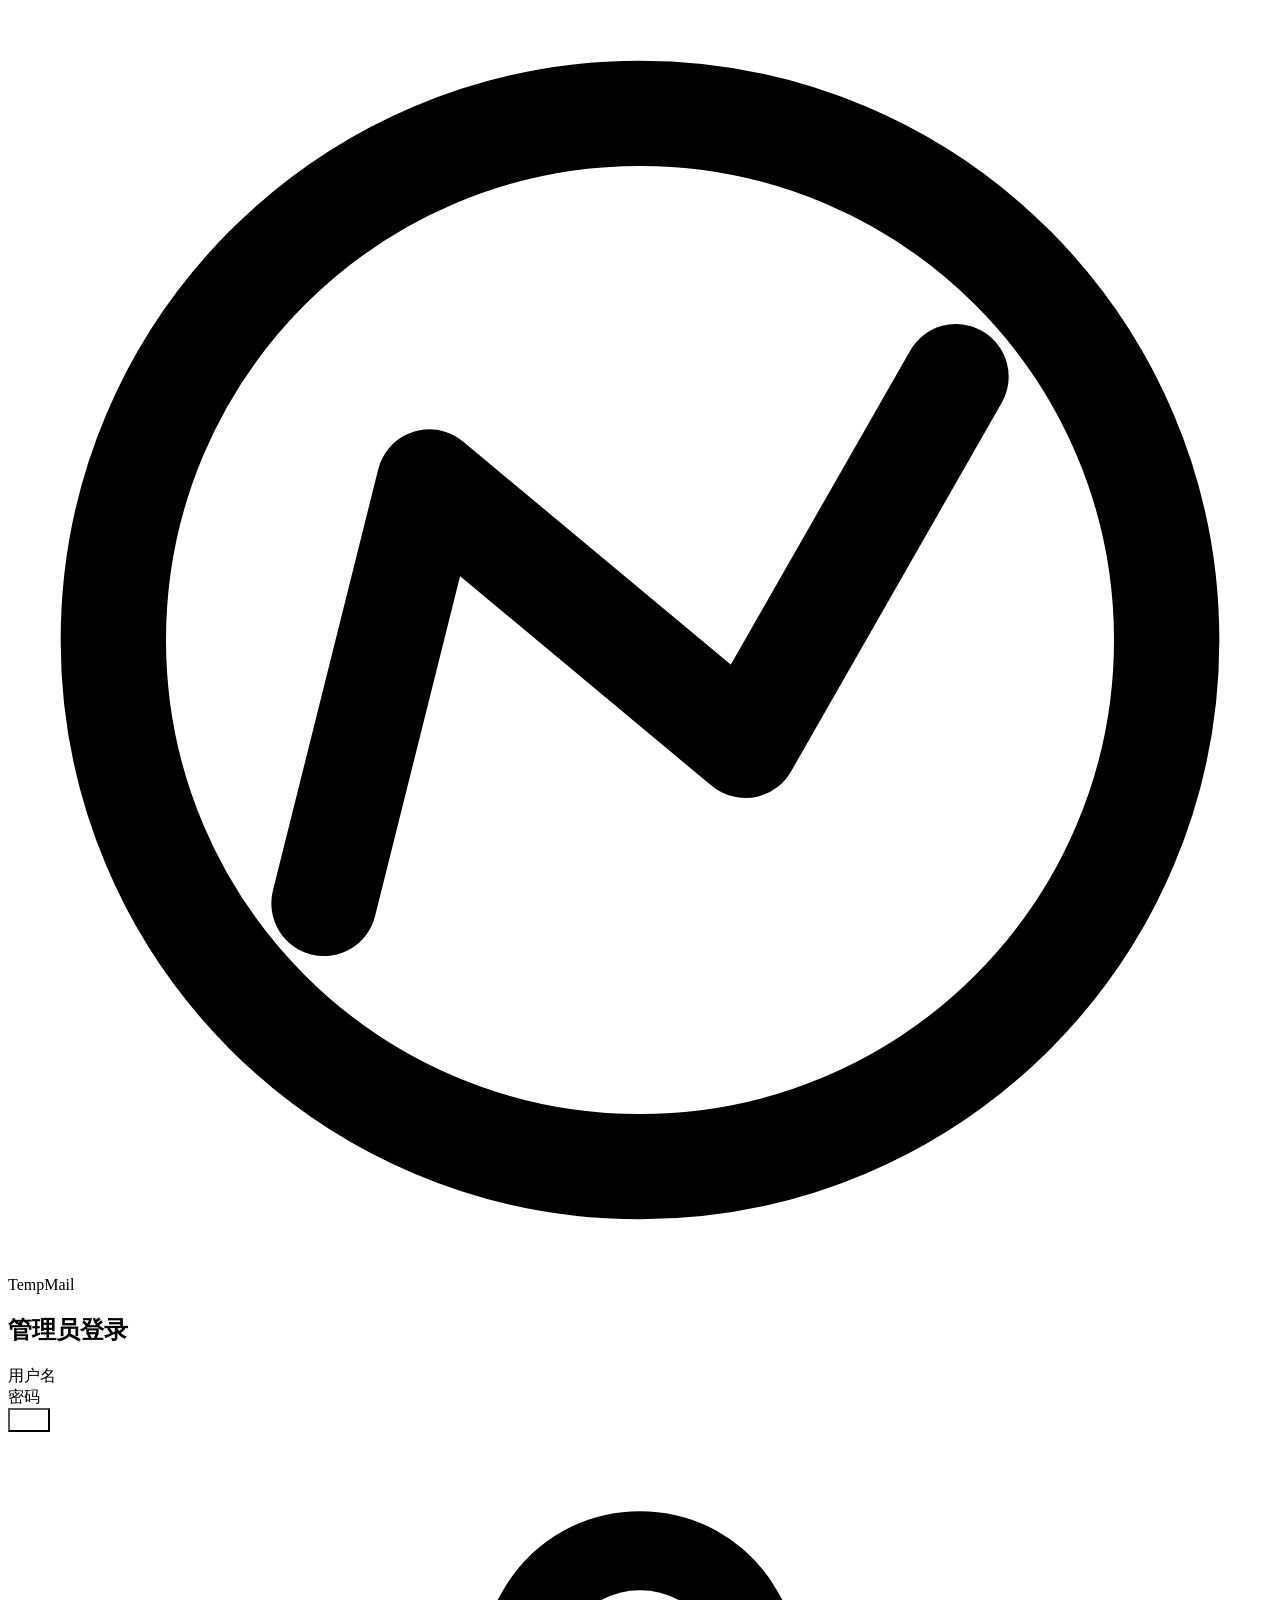
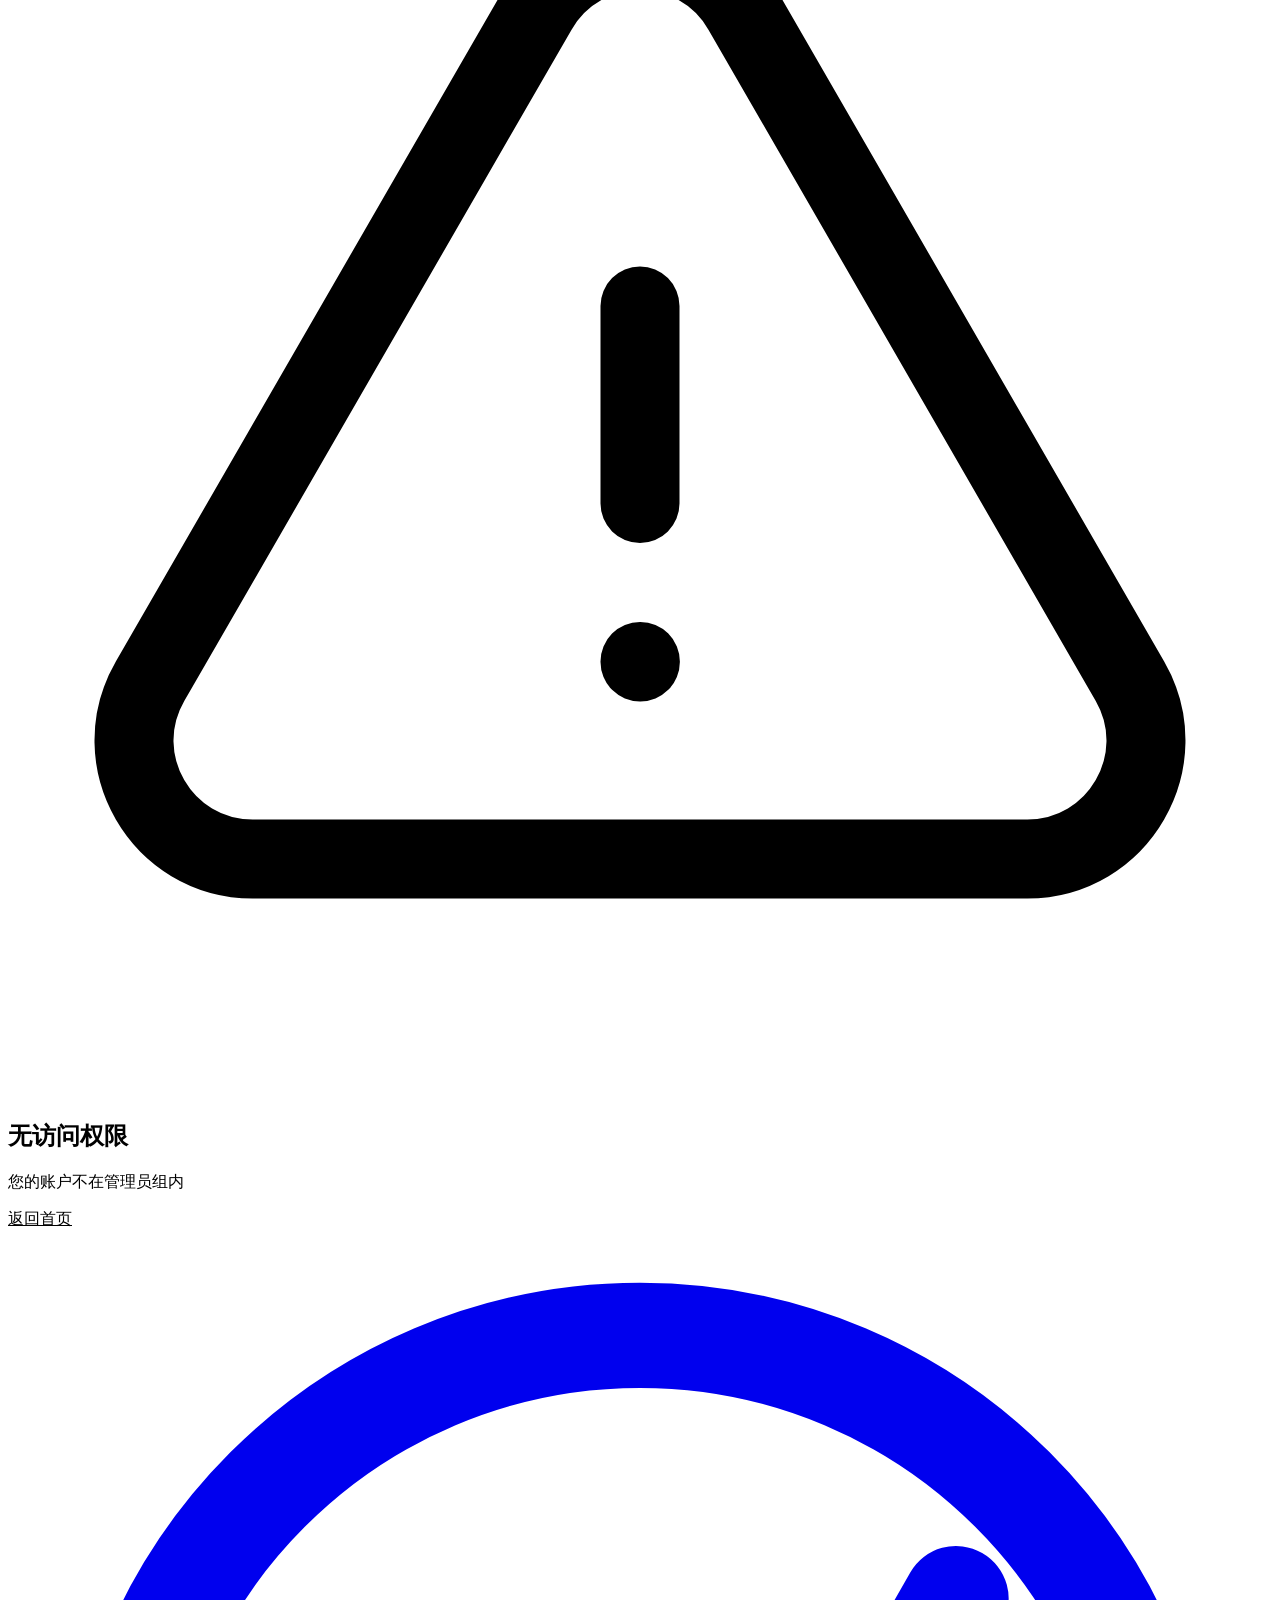
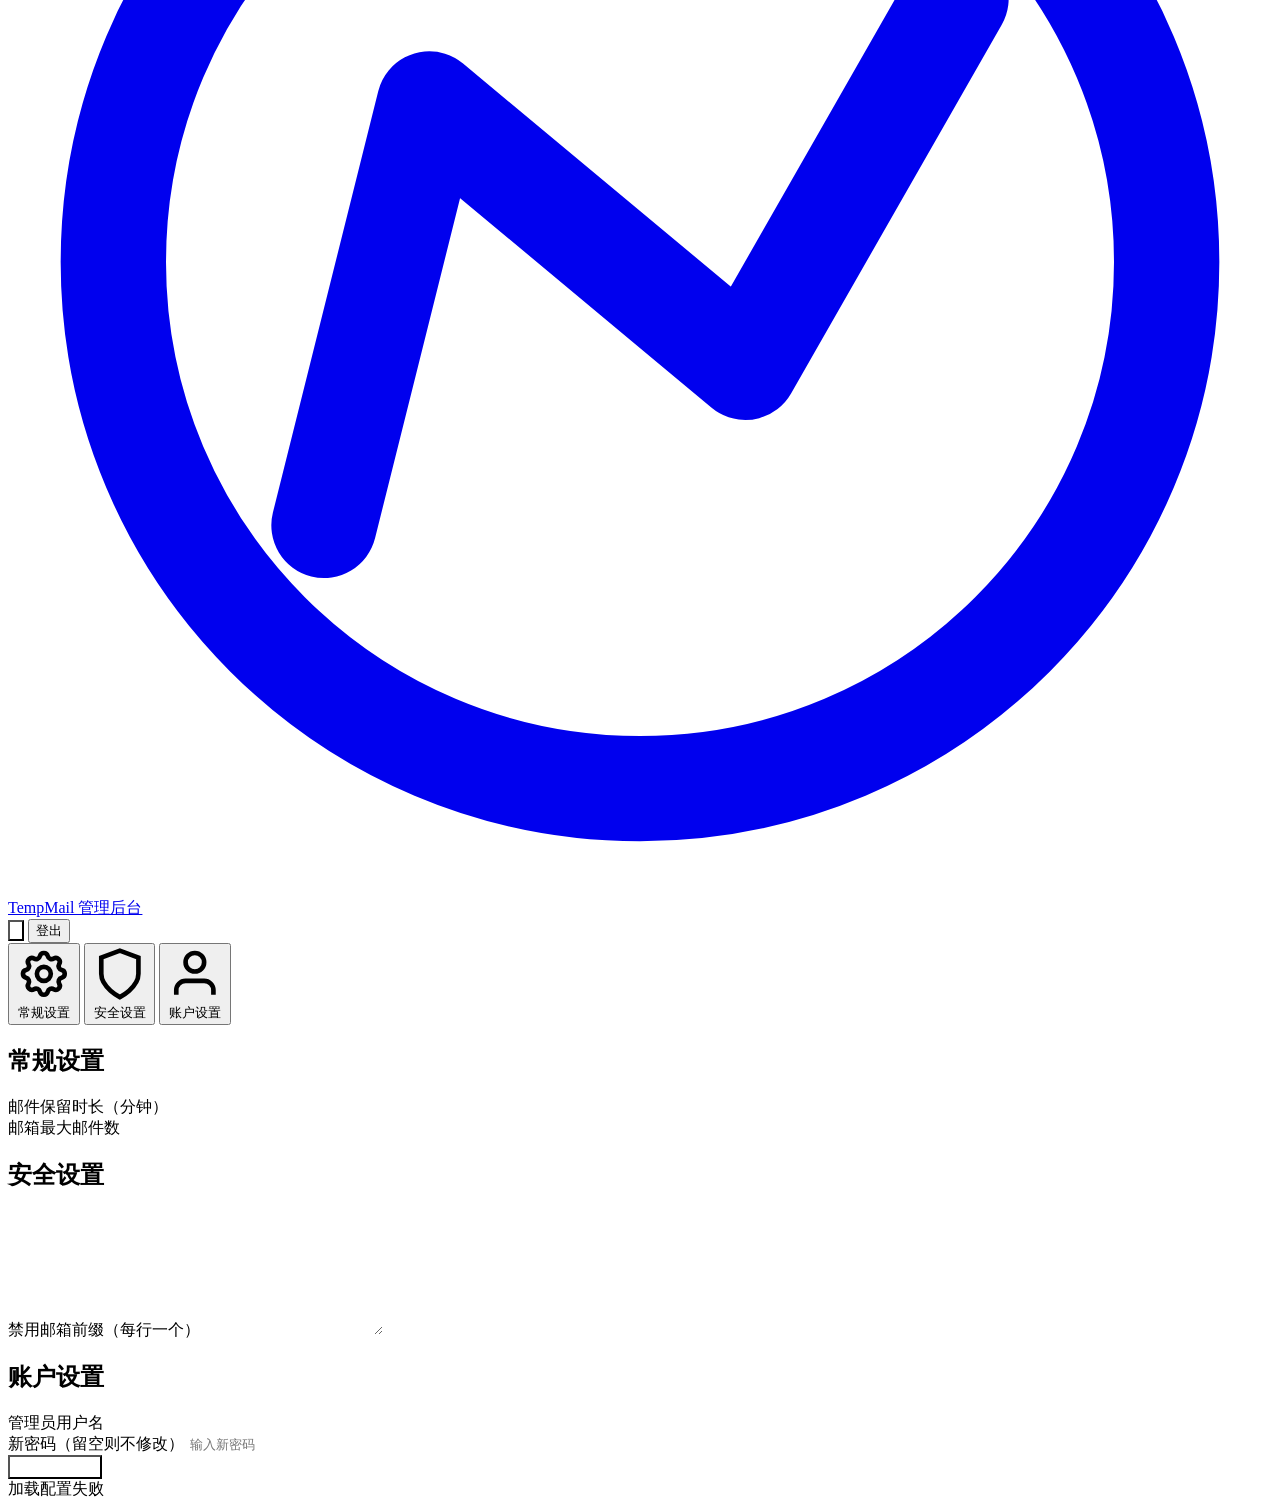
==== public/admin.html @ 434aa086 "initial commit" ====
<!DOCTYPE html>
<html lang="zh-CN" class="dark">
<head>
  <meta charset="UTF-8">
  <meta name="viewport" content="width=device-width, initial-scale=1.0">
  <title>管理后台 - TempMail</title>
  <link rel="stylesheet" href="/css/tailwind.min.css">
</head>
<body class="galaxy-bg text-gray-100 antialiased">
  <div id="stars-container"></div>
  <div class="meteor-container" id="meteor-container"></div>

  <div id="app" class="min-h-screen flex flex-col relative z-10">

    <!-- ===== 登录视图（仅密码模式下未登录时显示）===== -->
    <div id="view-login" class="hidden flex-1 flex items-center justify-center px-4">
      <div class="glass-card w-full max-w-sm p-8">
        <div class="flex items-center justify-center mb-8">
          <svg class="w-10 h-10 mr-3" style="color:var(--primary)" viewBox="0 0 24 24" fill="none">
            <path d="M12 22C17.5228 22 22 17.5228 22 12C22 6.47715 17.5228 2 12 2C6.47715 2 2 6.47715 2 12C2 17.5228 6.47715 22 12 22Z" stroke="currentColor" stroke-width="2"/>
            <path d="M18 7L14 14L8 9L6 17" stroke="currentColor" stroke-width="2" stroke-linecap="round" stroke-linejoin="round"/>
          </svg>
          <span class="text-2xl font-bold brand-font" style="color:var(--text-primary)">TempMail</span>
        </div>
        <h2 class="text-center text-lg font-semibold mb-6" style="color:var(--text-secondary)">管理员登录</h2>
        <form id="login-form" class="space-y-4">
          <div>
            <label class="block text-sm font-medium mb-1" style="color:var(--text-secondary)">用户名</label>
            <input id="login-user" type="text" autocomplete="username"
              class="w-full px-4 py-3 rounded-xl focus:outline-none focus:ring-2 focus:ring-indigo-500"
              style="background:var(--input-bg);border:1px solid var(--input-border);color:var(--input-text)">
          </div>
          <div>
            <label class="block text-sm font-medium mb-1" style="color:var(--text-secondary)">密码</label>
            <input id="login-pass" type="password" autocomplete="current-password"
              class="w-full px-4 py-3 rounded-xl focus:outline-none focus:ring-2 focus:ring-indigo-500"
              style="background:var(--input-bg);border:1px solid var(--input-border);color:var(--input-text)">
          </div>
          <div id="login-error" class="hidden text-sm text-red-400 text-center py-1"></div>
          <button type="submit"
            class="w-full py-3 rounded-xl font-medium transition hover:opacity-90 focus:outline-none focus:ring-2 focus:ring-indigo-500"
            style="background-color:var(--primary);color:white">
            登录
          </button>
        </form>
      </div>
    </div>

    <!-- ===== 无权限视图 ===== -->
    <div id="view-forbidden" class="hidden flex-1 flex items-center justify-center px-4">
      <div class="text-center">
        <svg class="w-20 h-20 mx-auto mb-4 opacity-30" style="color:var(--primary)" viewBox="0 0 24 24" fill="none" stroke="currentColor" stroke-width="1.5">
          <path stroke-linecap="round" stroke-linejoin="round" d="M12 9v3.75m-9.303 3.376c-.866 1.5.217 3.374 1.948 3.374h14.71c1.73 0 2.813-1.874 1.948-3.374L13.949 3.378c-.866-1.5-3.032-1.5-3.898 0L2.697 16.126zM12 15.75h.007v.008H12v-.008z"/>
        </svg>
        <h2 class="text-xl font-semibold mb-2" style="color:var(--text-primary)">无访问权限</h2>
        <p class="text-sm" style="color:var(--text-tertiary)">您的账户不在管理员组内</p>
        <a href="/" class="mt-6 inline-block px-5 py-2 rounded-xl text-sm font-medium transition hover:opacity-90"
          style="background-color:var(--button-bg);color:var(--button-text)">返回首页</a>
      </div>
    </div>

    <!-- ===== 主管理视图 ===== -->
    <div id="view-admin" class="hidden flex-col flex-1">

      <!-- Header -->
      <header class="sticky top-0 z-30 backdrop-filter backdrop-blur-lg w-full" style="background:var(--header-bg);border-bottom:1px solid var(--header-border)">
        <div class="max-w-7xl mx-auto px-4 sm:px-6">
          <div class="flex justify-between items-center py-3 md:py-4">
            <a href="/" class="flex items-center" aria-label="TempMail">
              <svg class="w-8 h-8" style="color:var(--primary)" viewBox="0 0 24 24" fill="none">
                <path d="M12 22C17.5228 22 22 17.5228 22 12C22 6.47715 17.5228 2 12 2C6.47715 2 2 6.47715 2 12C2 17.5228 6.47715 22 12 22Z" stroke="currentColor" stroke-width="2"/>
                <path d="M18 7L14 14L8 9L6 17" stroke="currentColor" stroke-width="2" stroke-linecap="round" stroke-linejoin="round"/>
              </svg>
              <span class="ml-2 text-xl font-bold brand-font" style="color:var(--text-primary)">TempMail 管理后台</span>
            </a>
            <nav class="flex items-center space-x-2">
              <button id="darkToggle" class="p-2 rounded-full transition focus:outline-none hover:opacity-80"
                style="background-color:var(--button-bg)" title="切换主题">
                <svg xmlns="http://www.w3.org/2000/svg" class="h-5 w-5" style="color:var(--button-text)" viewBox="0 0 20 20" fill="currentColor">
                  <path d="M17.293 13.293A8 8 0 016.707 2.707a8.001 8.001 0 1010.586 10.586z"/>
                </svg>
              </button>
              <button id="logout-btn"
                class="font-medium px-3 py-2 rounded-md transition text-sm hover:opacity-80"
                style="color:var(--text-secondary)">登出</button>
            </nav>
          </div>
        </div>
      </header>

      <!-- Body -->
      <main class="flex-1 max-w-7xl w-full mx-auto px-4 sm:px-6 py-6 sm:py-10">
        <div class="flex flex-col md:flex-row gap-8">

          <!-- 左侧菜单 -->
          <aside class="w-full md:w-1/4">
            <div class="glass-card p-4">
              <nav class="space-y-1" id="admin-nav">
                <button data-tab="general"
                  class="admin-tab w-full text-left flex items-center px-3 py-2 text-sm font-medium rounded-md transition active-menu">
                  <svg class="w-5 h-5 mr-3 flex-shrink-0" viewBox="0 0 24 24" fill="none" stroke="currentColor" stroke-width="2">
                    <path d="M10.325 4.317c.426-1.756 2.924-1.756 3.35 0a1.724 1.724 0 002.573 1.066c1.543-.94 3.31.826 2.37 2.37a1.724 1.724 0 001.065 2.572c1.756.426 1.756 2.924 0 3.35a1.724 1.724 0 00-1.066 2.573c.94 1.543-.826 3.31-2.37 2.37a1.724 1.724 0 00-2.572 1.065c-.426 1.756-2.924 1.756-3.35 0a1.724 1.724 0 00-2.573-1.066c-1.543.94-3.31-.826-2.37-2.37a1.724 1.724 0 00-1.065-2.572c-1.756-.426-1.756-2.924 0-3.35a1.724 1.724 0 001.066-2.573c-.94-1.543.826-3.31 2.37-2.37.996.608 2.296.096 2.572-1.065z"/>
                    <circle cx="12" cy="12" r="3"/>
                  </svg>
                  常规设置
                </button>
                <button data-tab="security"
                  class="admin-tab w-full text-left flex items-center px-3 py-2 text-sm font-medium rounded-md transition">
                  <svg class="w-5 h-5 mr-3 flex-shrink-0" viewBox="0 0 24 24" fill="none" stroke="currentColor" stroke-width="2">
                    <path d="M12 22s8-4 8-10V5l-8-3-8 3v7c0 6 8 10 8 10z"/>
                  </svg>
                  安全设置
                </button>
                <!-- 账户设置仅密码模式显示 -->
                <button data-tab="account" id="tab-account"
                  class="admin-tab w-full text-left flex items-center px-3 py-2 text-sm font-medium rounded-md transition hidden">
                  <svg class="w-5 h-5 mr-3 flex-shrink-0" viewBox="0 0 24 24" fill="none" stroke="currentColor" stroke-width="2">
                    <path d="M20 21v-2a4 4 0 00-4-4H8a4 4 0 00-4 4v2"/>
                    <circle cx="12" cy="7" r="4"/>
                  </svg>
                  账户设置
                </button>
              </nav>
            </div>
          </aside>

          <!-- 右侧内容 -->
          <div class="w-full md:w-3/4">
            <form id="admin-form">

              <!-- 常规设置 -->
              <div id="tab-general" class="admin-content glass-card p-6 sm:p-8">
                <h2 class="text-xl font-bold mb-6" style="color:var(--text-primary)">常规设置</h2>
                <div class="space-y-6">
                  <div>
                    <label for="mailExpireMinutes" class="block text-sm font-medium mb-1" style="color:var(--text-secondary)">邮件保留时长（分钟）</label>
                    <input type="number" id="mailExpireMinutes" name="mailExpireMinutes" min="1"
                      class="block w-full md:w-1/2 px-4 py-3 rounded-xl focus:outline-none focus:ring-2 focus:ring-indigo-500"
                      style="background:var(--input-bg);border:1px solid var(--input-border);color:var(--input-text)">
                  </div>
                  <div>
                    <label for="maxMails" class="block text-sm font-medium mb-1" style="color:var(--text-secondary)">邮箱最大邮件数</label>
                    <input type="number" id="maxMails" name="maxMails" min="1"
                      class="block w-full md:w-1/2 px-4 py-3 rounded-xl focus:outline-none focus:ring-2 focus:ring-indigo-500"
                      style="background:var(--input-bg);border:1px solid var(--input-border);color:var(--input-text)">
                  </div>
                </div>
              </div>

              <!-- 安全设置 -->
              <div id="tab-security" class="admin-content glass-card p-6 sm:p-8 hidden">
                <h2 class="text-xl font-bold mb-6" style="color:var(--text-primary)">安全设置</h2>
                <div>
                  <label for="forbiddenPrefixes" class="block text-sm font-medium mb-1" style="color:var(--text-secondary)">禁用邮箱前缀（每行一个）</label>
                  <textarea id="forbiddenPrefixes" name="forbiddenPrefixes" rows="8"
                    class="block w-full px-4 py-3 rounded-xl focus:outline-none focus:ring-2 focus:ring-indigo-500"
                    style="background:var(--input-bg);border:1px solid var(--input-border);color:var(--input-text)"></textarea>
                </div>
              </div>

              <!-- 账户设置（仅密码模式） -->
              <div id="tab-account-content" class="admin-content glass-card p-6 sm:p-8 hidden">
                <h2 class="text-xl font-bold mb-6" style="color:var(--text-primary)">账户设置</h2>
                <div class="space-y-6">
                  <div>
                    <label for="adminUser" class="block text-sm font-medium mb-1" style="color:var(--text-secondary)">管理员用户名</label>
                    <input type="text" id="adminUser" name="adminUser"
                      class="block w-full md:w-1/2 px-4 py-3 rounded-xl focus:outline-none focus:ring-2 focus:ring-indigo-500"
                      style="background:var(--input-bg);border:1px solid var(--input-border);color:var(--input-text)">
                  </div>
                  <div>
                    <label for="adminPassword" class="block text-sm font-medium mb-1" style="color:var(--text-secondary)">新密码（留空则不修改）</label>
                    <input type="password" id="adminPassword" name="adminPassword" placeholder="输入新密码"
                      class="block w-full md:w-1/2 px-4 py-3 rounded-xl focus:outline-none focus:ring-2 focus:ring-indigo-500"
                      style="background:var(--input-bg);border:1px solid var(--input-border);color:var(--input-text)">
                  </div>
                </div>
              </div>

              <div class="mt-8 text-right">
                <button type="submit"
                  class="px-6 py-3 rounded-xl font-medium transition hover:opacity-90 focus:outline-none focus:ring-2 focus:ring-indigo-500"
                  style="background-color:var(--primary);color:white">
                  保存所有设置
                </button>
              </div>
            </form>
          </div>
        </div>
      </main>
    </div><!-- /view-admin -->

  </div><!-- /app -->

  <!-- Toast -->
  <div id="toast" class="hidden fixed top-6 right-6 z-50 py-2 px-4 rounded-lg shadow-lg text-white text-sm font-medium"></div>

  <script src="/js/meteor-effects.js"></script>
  <script src="/js/config.js"></script>
  <script>
  (function () {
    'use strict';

    /* ---- 视图切换 ---- */
    function showView(name) {
      ['login', 'forbidden', 'admin'].forEach(v => {
        const el = document.getElementById('view-' + v);
        if (v === name) {
          el.classList.remove('hidden');
          el.classList.add('flex');
        } else {
          el.classList.add('hidden');
          el.classList.remove('flex');
        }
      });
    }

    /* ---- Tab 切换 ---- */
    function initTabs() {
      const tabs = document.querySelectorAll('.admin-tab');
      tabs.forEach(btn => {
        btn.addEventListener('click', () => {
          const target = btn.dataset.tab;
          tabs.forEach(b => b.classList.remove('active-menu'));
          btn.classList.add('active-menu');
          document.querySelectorAll('.admin-content').forEach(c => c.classList.add('hidden'));
          const panel = target === 'account' ? 'tab-account-content' : 'tab-' + target;
          document.getElementById(panel).classList.remove('hidden');
        });
      });
    }

    /* ---- Toast ---- */
    function toast(msg, ok) {
      const el = document.getElementById('toast');
      el.textContent = msg;
      el.className = 'fixed top-6 right-6 z-50 py-2 px-4 rounded-lg shadow-lg text-white text-sm font-medium ' +
        (ok ? 'bg-green-500' : 'bg-red-500');
      el.classList.remove('hidden');
      clearTimeout(el._timer);
      el._timer = setTimeout(() => el.classList.add('hidden'), 3000);
    }

    /* ---- 加载配置填表 ---- */
    function loadConfig() {
      fetch('/admin/config')
        .then(r => {
          if (r.status === 401) { showView('login'); return null; }
          if (r.status === 403) { showView('forbidden'); return null; }
          if (!r.ok) throw new Error('load failed');
          return r.json();
        })
        .then(cfg => {
          if (!cfg) return;
          document.getElementById('mailExpireMinutes').value = cfg.mailExpireMinutes;
          document.getElementById('maxMails').value = cfg.maxMails;
          document.getElementById('forbiddenPrefixes').value = cfg.forbiddenPrefixes;
          // 账户设置仅密码模式下出现（服务端返回 adminUser 字段表示非 OIDC 模式）
          if (cfg.adminUser !== undefined) {
            document.getElementById('adminUser').value = cfg.adminUser;
            document.getElementById('tab-account').classList.remove('hidden');
          }
          showView('admin');
        })
        .catch(() => toast('加载配置失败', false));
    }

    /* ---- 保存 ---- */
    document.getElementById('admin-form').addEventListener('submit', e => {
      e.preventDefault();
      const data = {
        maxMails: document.getElementById('maxMails').value,
        mailExpireMinutes: document.getElementById('mailExpireMinutes').value,
        forbiddenPrefixes: document.getElementById('forbiddenPrefixes').value,
        adminUser: document.getElementById('adminUser').value,
        adminPassword: document.getElementById('adminPassword').value,
      };
      fetch('/admin/config', {
        method: 'POST',
        headers: { 'Content-Type': 'application/json' },
        body: JSON.stringify(data),
      })
        .then(r => r.json())
        .then(res => {
          toast(res.message || (res.success ? '已保存' : '保存失败'), res.success);
          if (res.success) document.getElementById('adminPassword').value = '';
        })
        .catch(() => toast('保存失败', false));
    });

    /* ---- 密码模式登录 ---- */
    document.getElementById('login-form').addEventListener('submit', e => {
      e.preventDefault();
      const body = new URLSearchParams({
        username: document.getElementById('login-user').value,
        password: document.getElementById('login-pass').value,
      });
      fetch('/admin/login', { method: 'POST', body, redirect: 'manual' })
        .then(r => {
          // 302 到 /admin 表示登录成功
          if (r.type === 'opaqueredirect' || r.status === 302 || r.ok) {
            loadConfig();
          } else {
            document.getElementById('login-error').textContent = '用户名或密码错误';
            document.getElementById('login-error').classList.remove('hidden');
          }
        })
        .catch(() => {
          document.getElementById('login-error').textContent = '登录失败，请重试';
          document.getElementById('login-error').classList.remove('hidden');
        });
    });

    /* ---- 登出 ---- */
    document.getElementById('logout-btn').addEventListener('click', () => {
      window.location.href = '/admin/logout';
    });

    /* ---- 主题切换 ---- */
    const darkToggle = document.getElementById('darkToggle');
    if (darkToggle && typeof setupTheme === 'function') setupTheme();
    if (darkToggle) {
      darkToggle.addEventListener('click', () => {
        const html = document.documentElement;
        html.classList.toggle('dark');
        html.classList.toggle('light');
        localStorage.setItem('theme', html.classList.contains('dark') ? 'dark' : 'light');
      });
    }

    /* ---- 初始化 ---- */
    initTabs();
    // 先尝试拉配置；服务端会根据模式决定是否需要登录
    loadConfig();
  })();
  </script>
</body>
</html>
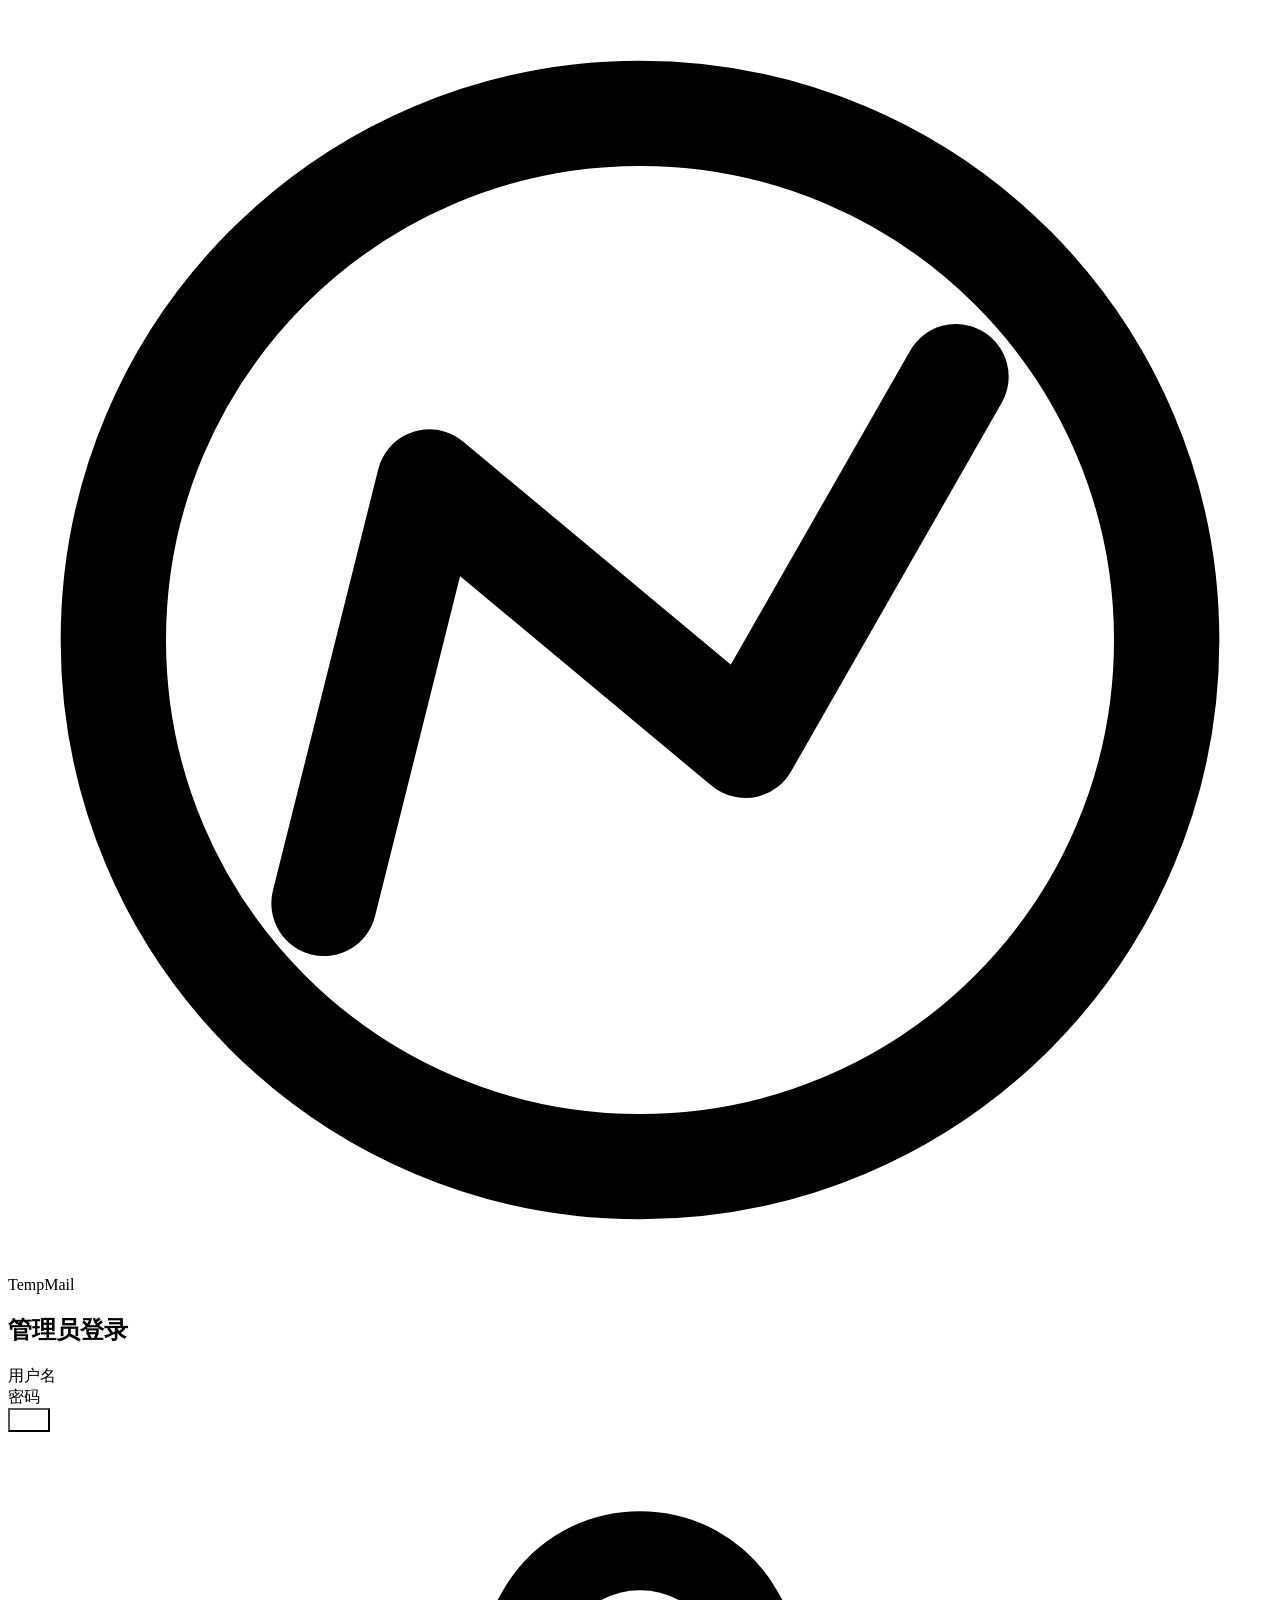
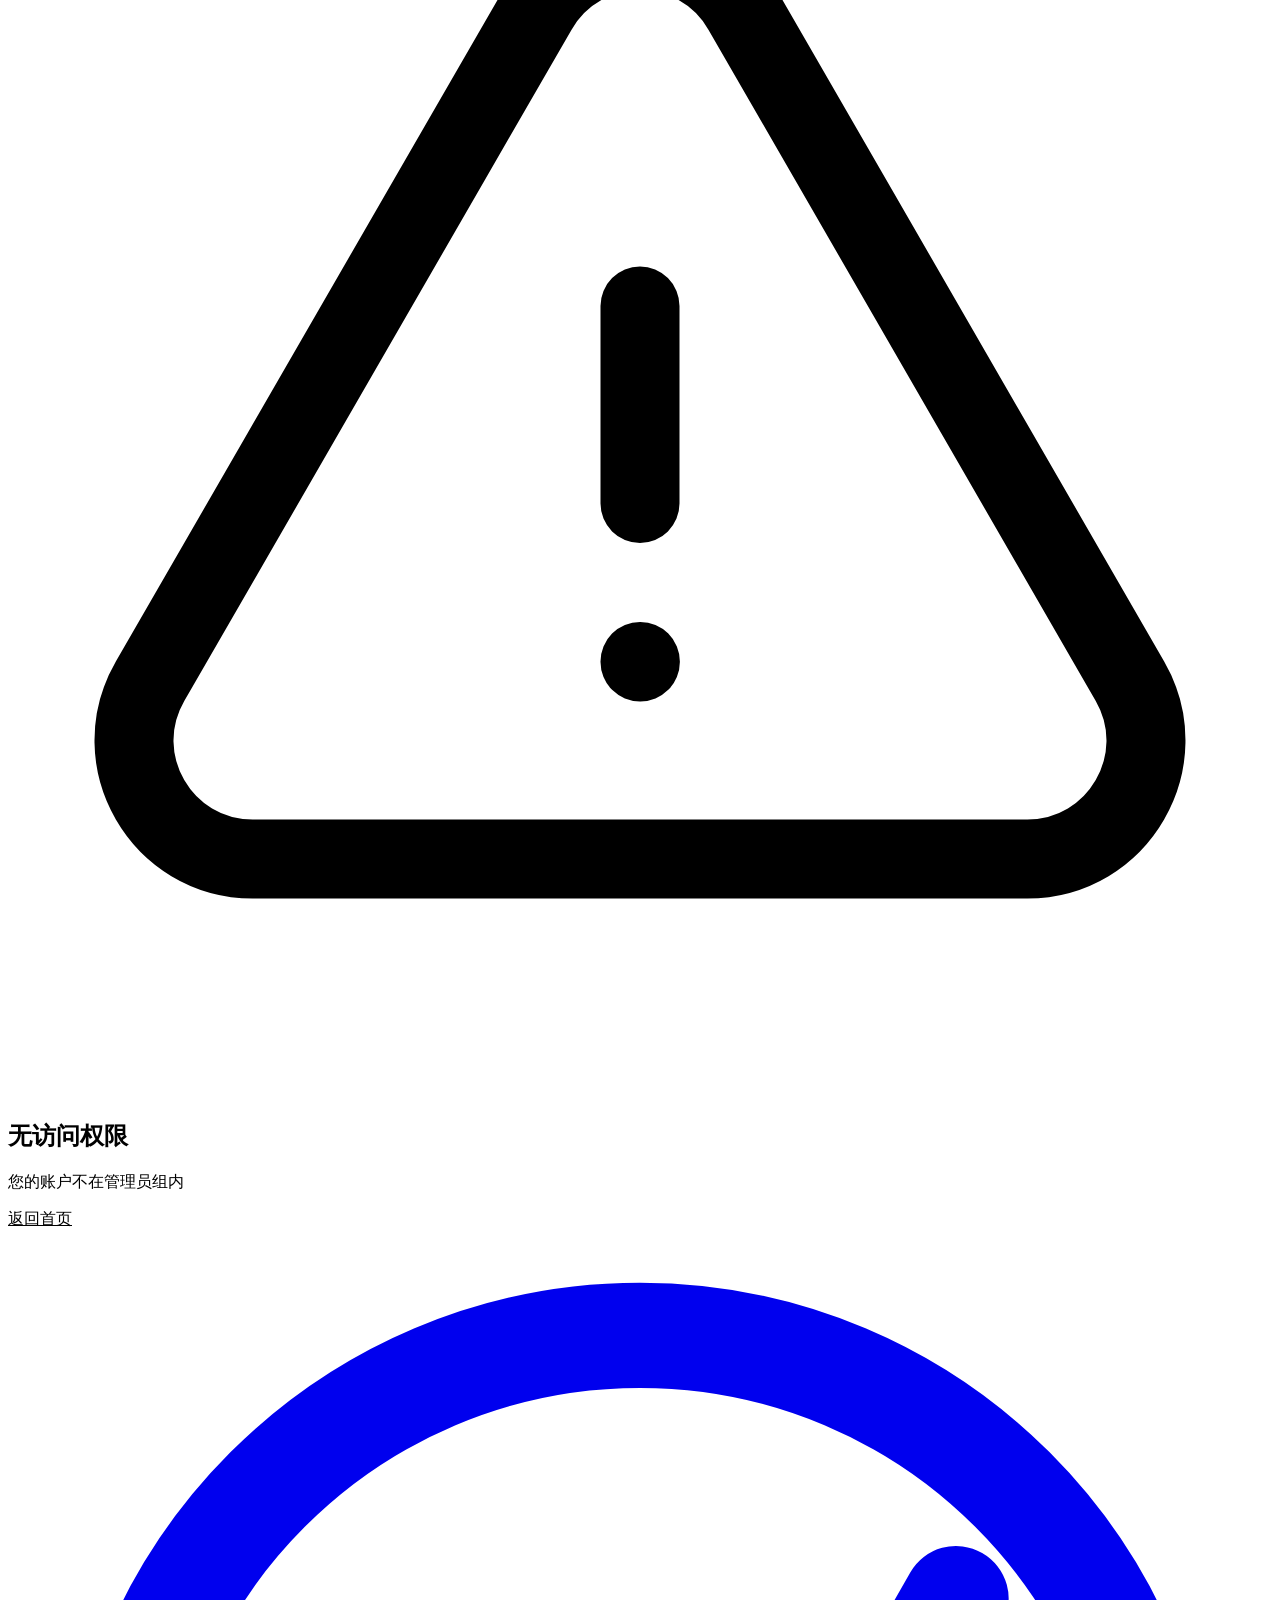
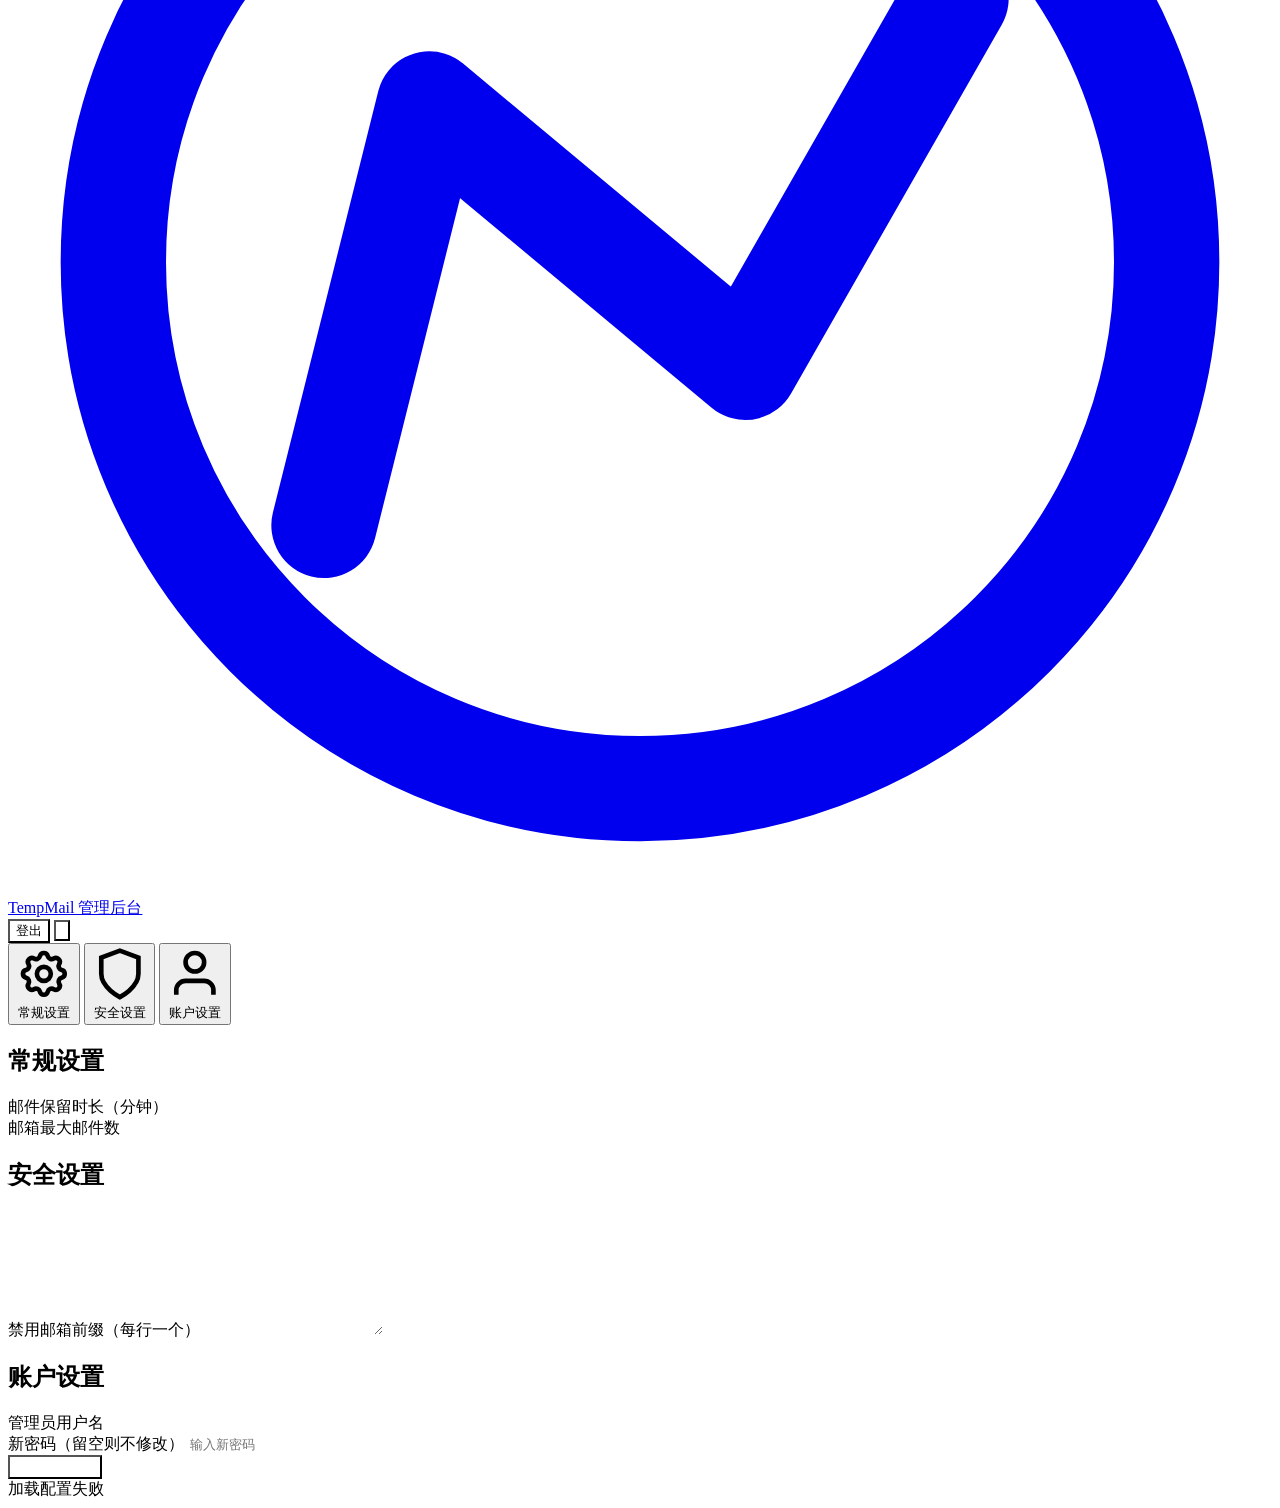
==== commit 105d5ad5: "fix: logout via OIDC_END_SESSION_URL, unified admin header, theme fix" ====
--- a/public/admin.html
+++ b/public/admin.html
@@ -4,6 +4,8 @@
   <meta charset="UTF-8">
   <meta name="viewport" content="width=device-width, initial-scale=1.0">
   <title>管理后台 - TempMail</title>
+  <!-- 防止主题闪烁：在 CSS 加载前立即应用已存主题 -->
+  <script>(function(){var t=localStorage.getItem('pctag:theme');var d=t==='dark'||(t!=='light'&&window.matchMedia('(prefers-color-scheme:dark)').matches);document.documentElement.classList.toggle('dark',d);})()</script>
   <link rel="stylesheet" href="/css/tailwind.min.css">
 </head>
 <body class="galaxy-bg text-gray-100 antialiased">
@@ -67,22 +69,22 @@
         <div class="max-w-7xl mx-auto px-4 sm:px-6">
           <div class="flex justify-between items-center py-3 md:py-4">
             <a href="/" class="flex items-center" aria-label="TempMail">
-              <svg class="w-8 h-8" style="color:var(--primary)" viewBox="0 0 24 24" fill="none">
+              <svg class="w-8 h-8 md:w-10 md:h-10" style="color:var(--primary)" viewBox="0 0 24 24" fill="none" xmlns="http://www.w3.org/2000/svg">
                 <path d="M12 22C17.5228 22 22 17.5228 22 12C22 6.47715 17.5228 2 12 2C6.47715 2 2 6.47715 2 12C2 17.5228 6.47715 22 12 22Z" stroke="currentColor" stroke-width="2"/>
                 <path d="M18 7L14 14L8 9L6 17" stroke="currentColor" stroke-width="2" stroke-linecap="round" stroke-linejoin="round"/>
               </svg>
-              <span class="ml-2 text-xl font-bold brand-font" style="color:var(--text-primary)">TempMail 管理后台</span>
+              <span class="ml-2 text-xl md:text-2xl font-bold brand-font" style="color:var(--text-primary)">TempMail 管理后台</span>
             </a>
-            <nav class="flex items-center space-x-2">
-              <button id="darkToggle" class="p-2 rounded-full transition focus:outline-none hover:opacity-80"
-                style="background-color:var(--button-bg)" title="切换主题">
-                <svg xmlns="http://www.w3.org/2000/svg" class="h-5 w-5" style="color:var(--button-text)" viewBox="0 0 20 20" fill="currentColor">
+            <nav class="flex items-center space-x-1 sm:space-x-3">
+              <button id="logout-btn"
+                class="px-3 py-1.5 rounded-lg text-sm font-medium transition hover:opacity-80 focus:outline-none"
+                style="background-color:var(--button-bg);color:var(--button-text)">登出</button>
+              <button id="darkToggle" class="p-2 rounded-full transition ml-1 focus:outline-none hover:opacity-80"
+                style="background-color:var(--button-bg)" aria-label="切换主题" title="切换主题">
+                <svg id="themeIcon" xmlns="http://www.w3.org/2000/svg" class="h-5 w-5" style="color:var(--button-text)" viewBox="0 0 20 20" fill="currentColor">
                   <path d="M17.293 13.293A8 8 0 016.707 2.707a8.001 8.001 0 1010.586 10.586z"/>
                 </svg>
               </button>
-              <button id="logout-btn"
-                class="font-medium px-3 py-2 rounded-md transition text-sm hover:opacity-80"
-                style="color:var(--text-secondary)">登出</button>
             </nav>
           </div>
         </div>
@@ -316,17 +318,8 @@
       window.location.href = '/admin/logout';
     });
 
-    /* ---- 主题切换 ---- */
-    const darkToggle = document.getElementById('darkToggle');
-    if (darkToggle && typeof setupTheme === 'function') setupTheme();
-    if (darkToggle) {
-      darkToggle.addEventListener('click', () => {
-        const html = document.documentElement;
-        html.classList.toggle('dark');
-        html.classList.toggle('light');
-        localStorage.setItem('theme', html.classList.contains('dark') ? 'dark' : 'light');
-      });
-    }
+    /* ---- 主题切换：完全交给 meteor-effects.js 的 setupTheme() ---- */
+    if (typeof setupTheme === 'function') setupTheme();
 
     /* ---- 初始化 ---- */
     initTabs();
